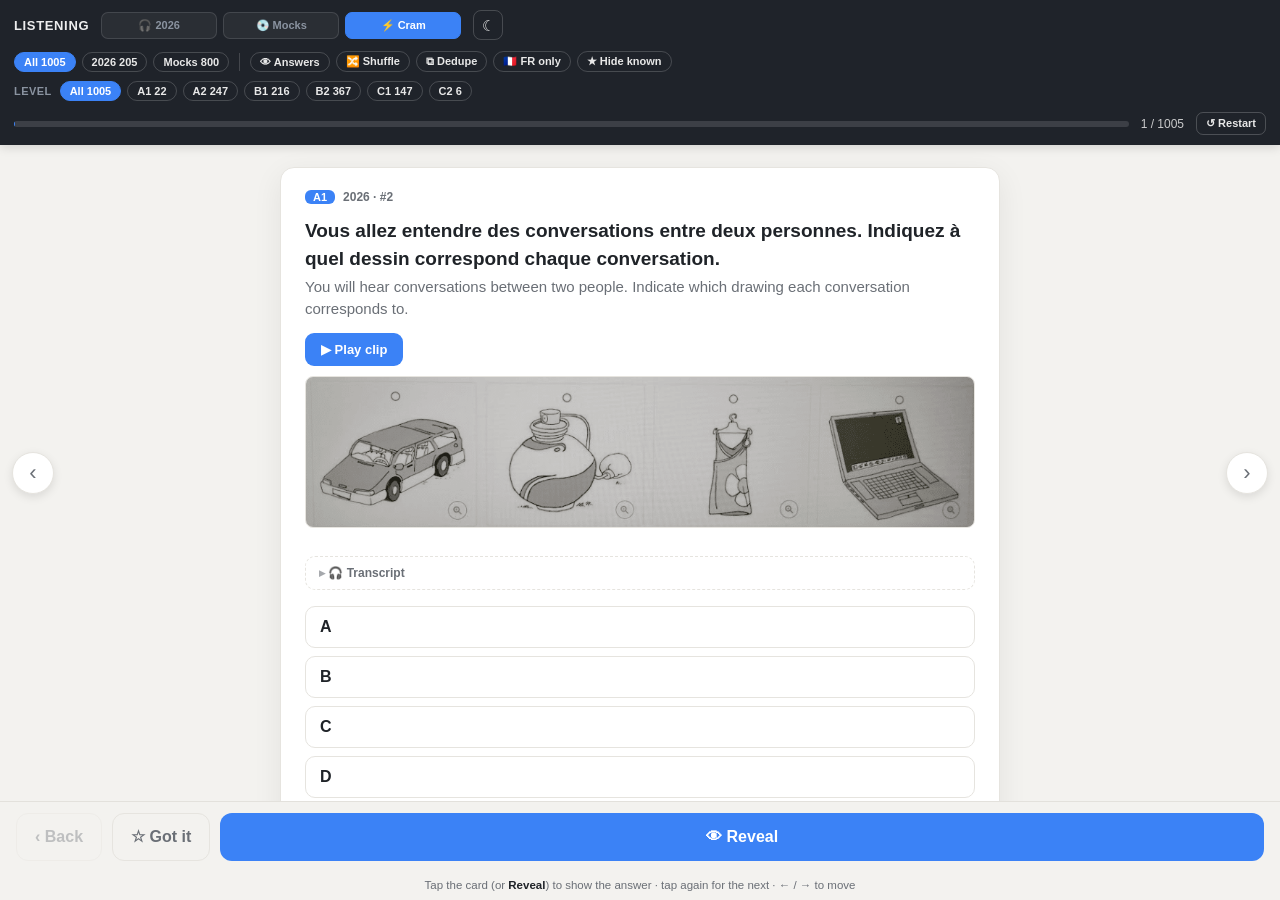
==== cram.html @ 230b3c50 "Add ⚡ Cram recognition-drill mode New full-screen Cram tab (cram.html + cram.js) for fast question/a" ====
<!DOCTYPE html>
<html lang="en">
<head>
<meta charset="utf-8">
<meta name="viewport" content="width=device-width, initial-scale=1, viewport-fit=cover">
<title>Listening — ⚡ Cram (recognition drill)</title>
<meta name="robots" content="noindex, nofollow">
<meta name="googlebot" content="noindex, nofollow">
<script>/* apply saved theme before paint */
  (function(){var t=localStorage.getItem('theme'); if(t) document.documentElement.setAttribute('data-theme', t);})();
</script>
<link rel="stylesheet" href="style.css?v=7">
<link rel="manifest" href="manifest.webmanifest">
<meta name="theme-color" content="#1f232a">
<link rel="apple-touch-icon" href="icons/icon-192.png">
<meta name="apple-mobile-web-app-capable" content="yes">
<meta name="mobile-web-app-capable" content="yes">
<meta name="apple-mobile-web-app-status-bar-style" content="black-translucent">
<meta name="apple-mobile-web-app-title" content="Cram">
</head>
<body class="cram-body">
<div id="cram">
  <header class="cram-bar">
    <div class="cram-bar-top">
      <h1>Listening</h1>
      <div class="modenav">
        <a class="modetab" href="index.html">🎧 2026</a>
        <a class="modetab" href="exams.html">💿 Mocks</a>
        <a class="modetab active" href="cram.html">⚡ Cram</a>
      </div>
      <button id="theme-toggle" class="theme-toggle" title="Toggle dark mode" aria-label="Toggle dark mode">☾</button>
    </div>
    <div class="cram-controls" id="controls">
      <div class="cram-scope" id="scope"></div>
      <span class="cram-sep"></span>
      <button class="chip toggle" id="t-reveal" title="Show the correct answer immediately (skip the reveal tap)">👁 Answers</button>
      <button class="chip toggle" id="t-shuffle" title="Random order — reshuffles each pass">🔀 Shuffle</button>
      <button class="chip toggle" id="t-dedupe" title="Skip questions that repeat across the 2026 course and the mock exams (keep the 2026 copy)">⧉ Dedupe</button>
      <button class="chip toggle" id="t-fr" title="Hide the English translations">🇫🇷 FR only</button>
      <button class="chip toggle" id="t-hidknown" title="Skip cards you've marked ‘Got it’">★ Hide known</button>
    </div>
    <div class="cram-cefr" id="cefr"></div>
    <div class="cram-status">
      <div class="cram-progress"><div class="cram-progress-fill" id="progress-fill"></div></div>
      <div class="cram-stat" id="stat"></div>
      <button class="cram-reset" id="reset" title="Start this set from the beginning">↺ Restart</button>
    </div>
  </header>

  <main class="cram-stage" id="stage">
    <button class="cram-arrow prev" id="prev" title="Previous (←)" aria-label="Previous">‹</button>
    <div class="cram-card-wrap" id="card-wrap"><!-- card injected here --></div>
    <button class="cram-arrow next" id="next-arrow" title="Next (→)" aria-label="Next">›</button>
  </main>

  <footer class="cram-actions">
    <button class="cram-act back" id="back" title="Previous card (←)">‹ Back</button>
    <button class="cram-act star" id="star" title="Mark as known — hide it later with ‘★ Hide known’ (K)">★ Got it</button>
    <button class="cram-act primary" id="primary">Reveal</button>
  </footer>

  <div class="cram-hint" id="hint">Tap the card (or <b>Reveal</b>) to show the answer · tap again for the next · ← / → to move</div>
</div>

<script src="data.js?v=2"></script>
<script src="dupes.js?v=1"></script>
<script src="cram.js?v=1"></script>
<script>
  if ('serviceWorker' in navigator) {
    window.addEventListener('load', function () {
      navigator.serviceWorker.register('sw.js').catch(function () {});
    });
  }
</script>
</body>
</html>
---- style.css ----
/* ---- theme tokens (from the binarybreeze reader, extended) ---- */
:root{
  --bg:#f3f2ef; --reader:#f3f2ef; --seghead:#eceae5; --segborder:#e7e5e0;
  --ink:#1f2328; --muted:#6a6f76; --headborder:#e3e1dc; --seghover:#faf9f6;
  --side:#1f232a; --sideink:#e8e8e8; --sidemuted:#8a93a0; --search:#12151a;
  --bar:#1f232a; --barink:#e8e8e8; --accent:#3b82f6; --grouplabel:#717b89;
  --card:#ffffff; --cardbd:#e6e4df; --correct-bg:#e7f8ee; --correct-bd:#54b888; --correct-fg:#178a55;
  --consigne-bg:#fffdf5; --consigne-bd:#e7dcae; --consigne-fg:#9a7b2e;
  color-scheme:light;
}
@media (prefers-color-scheme: dark){
  :root:not([data-theme]){
    --bg:#16181c; --reader:#16181c; --seghead:#1c2025; --segborder:#2a2e35;
    --ink:#e7e9ec; --muted:#9aa1aa; --headborder:#2a2e35; --seghover:#1c1f24;
    --side:#0f1113; --sideink:#e8e8e8; --sidemuted:#8a93a0; --search:#0a0c0e;
    --bar:#0f1113; --barink:#e8e8e8; --accent:#3b82f6; --grouplabel:#6b7480;
    --card:#1b1e23; --cardbd:#2a2e35; --correct-bg:#16321f; --correct-bd:#2f6b45; --correct-fg:#6fd99a;
    --consigne-bg:#26210f; --consigne-bd:#4a3f17; --consigne-fg:#e0c46a;
    color-scheme:dark;
  }
}
:root[data-theme="dark"]{
  --bg:#16181c; --reader:#16181c; --seghead:#1c2025; --segborder:#2a2e35;
  --ink:#e7e9ec; --muted:#9aa1aa; --headborder:#2a2e35; --seghover:#1c1f24;
  --side:#0f1113; --sideink:#e8e8e8; --sidemuted:#8a93a0; --search:#0a0c0e;
  --bar:#0f1113; --barink:#e8e8e8; --accent:#3b82f6; --grouplabel:#6b7480;
  --card:#1b1e23; --cardbd:#2a2e35; --correct-bg:#16321f; --correct-bd:#2f6b45; --correct-fg:#6fd99a;
  --consigne-bg:#26210f; --consigne-bd:#4a3f17; --consigne-fg:#e0c46a;
  color-scheme:dark;
}

*{box-sizing:border-box}
html,body{margin:0;height:100%}
body{font-family:-apple-system,BlinkMacSystemFont,"Segoe UI",Roboto,Helvetica,Arial,sans-serif;
  color:var(--ink);background:var(--bg);display:flex;flex-direction:column;height:100vh}
[hidden]{display:none !important}
#app{flex:1;display:flex;overflow:hidden;min-height:0}

/* sidebar */
#sidebar{width:330px;flex:0 0 330px;background:var(--side);color:var(--sideink);display:flex;flex-direction:column}
.side-head{padding:16px 14px 10px;border-bottom:1px solid rgba(255,255,255,.08)}
.side-top{display:flex;align-items:center;justify-content:space-between;gap:8px;margin-bottom:10px}
.side-head h1{font-size:13px;letter-spacing:.05em;text-transform:uppercase;margin:0;color:#fff;opacity:.92}
.theme-toggle{background:transparent;border:1px solid rgba(255,255,255,.18);color:var(--sideink);
  width:30px;height:30px;border-radius:8px;cursor:pointer;font-size:15px;line-height:1;
  display:flex;align-items:center;justify-content:center;padding:0;flex:0 0 auto}
.theme-toggle:hover{background:rgba(255,255,255,.08)}
.modenav{display:flex;gap:6px;margin-bottom:10px}
.modetab{flex:1;text-align:center;font-size:11px;font-weight:600;text-decoration:none;color:var(--sidemuted);
  background:rgba(255,255,255,.05);border:1px solid rgba(255,255,255,.12);border-radius:7px;padding:6px 4px;
  white-space:nowrap;overflow:hidden;text-overflow:ellipsis}
.modetab.active{background:var(--accent);border-color:var(--accent);color:#fff}
.modetab:hover:not(.active){background:rgba(255,255,255,.1)}
#search{width:100%;padding:9px 11px;border-radius:8px;border:1px solid rgba(255,255,255,.12);background:var(--search);color:#fff;font-size:13px;outline:none}
#search::placeholder{color:var(--sidemuted)}
.filters{display:flex;flex-wrap:wrap;gap:5px;margin-top:9px}
.chip{font-size:11px;font-weight:600;padding:3px 9px;border-radius:20px;cursor:pointer;border:1px solid rgba(255,255,255,.18);
  color:var(--sideink);background:transparent;user-select:none}
.chip.on{background:var(--accent);border-color:var(--accent);color:#fff}
.count{font-size:11px;color:var(--sidemuted);margin-top:9px}
#list{overflow-y:auto;flex:1;padding:6px}
.group-label{font-size:10px;text-transform:uppercase;letter-spacing:.08em;color:var(--grouplabel);padding:12px 12px 4px;display:flex;justify-content:space-between}
.item{padding:9px 11px;border-radius:8px;cursor:pointer;margin-bottom:2px;display:flex;gap:9px;align-items:flex-start}
.item:hover{background:rgba(255,255,255,.06)}
.item.active{background:var(--accent);color:#fff}
.item.playing .t::before{content:"♪ ";color:#7dd3fc}
.item.active.playing .t::before{color:#fff}
.item .rank{font-size:11px;color:var(--sidemuted);min-width:30px;text-align:right;padding-top:1px;font-variant-numeric:tabular-nums}
.item.active .rank{color:rgba(255,255,255,.85)}
.item .meta{min-width:0;flex:1}
.item .t{font-size:13px;font-weight:600;line-height:1.35;display:-webkit-box;-webkit-line-clamp:2;-webkit-box-orient:vertical;overflow:hidden}
.item .d{font-size:11px;opacity:.62;margin-top:2px;display:flex;gap:7px;align-items:center}
.badge{font-size:10px;font-weight:700;padding:1px 6px;border-radius:5px;background:rgba(255,255,255,.12);color:#fff;letter-spacing:.03em}
.item.active .badge{background:rgba(255,255,255,.22)}

/* reader */
#reader{flex:1;overflow-y:auto;background:var(--reader)}
.empty{height:100%;display:flex;align-items:center;justify-content:center;color:var(--muted);font-size:15px;padding:0 24px;text-align:center}
.entry-head{padding:20px 28px 12px;border-bottom:1px solid var(--headborder);background:var(--reader)}
.entry-titlebar{display:flex;align-items:baseline;gap:12px;flex-wrap:wrap}
.entry-head h2{margin:0;font-size:20px;color:var(--ink);line-height:1.3}
.entry-meta{font-size:12px;color:var(--muted);margin-top:7px;display:flex;flex-wrap:wrap;gap:6px 12px;align-items:center}
.entry-meta .b{display:inline-flex;align-items:center;gap:5px}
.cefr-pill{font-weight:700;color:#fff;background:var(--accent);border-radius:6px;padding:1px 8px;font-size:12px}
.entry-note{font-size:12px;color:var(--muted);margin-top:8px;font-style:italic}
.back-btn{display:none;background:transparent;border:0;color:var(--accent);font-size:14px;font-weight:600;padding:0 0 10px;cursor:pointer}

.seg-head{display:grid;grid-template-columns:1fr 1fr;gap:24px;padding:8px 28px;position:sticky;top:0;
  background:var(--seghead);font-size:11px;text-transform:uppercase;letter-spacing:.08em;color:var(--muted);
  border-bottom:1px solid var(--segborder);z-index:2}
#segs{padding:0 28px}
.seg{display:grid;grid-template-columns:1fr 1fr;gap:24px;padding:14px 0;border-bottom:1px solid var(--segborder)}
.seg:hover{background:var(--seghover)}
.seg-fr,.seg-en{font-size:16px;line-height:1.7}
.seg-fr{font-weight:450;color:var(--ink)}
.seg-en{color:var(--muted)}

/* drag-to-highlight (French only) */
[data-hlkey]{cursor:text}
[data-hlkey]::selection{background:rgba(59,130,246,.32)}
[data-hlkey] ::selection{background:rgba(59,130,246,.32)}
mark.hl{background:#fde68a;color:#1f2328;border-radius:3px;padding:0 1px;
  box-shadow:inset 0 -2px 0 #f59e0b;cursor:pointer}
mark.hl:hover{background:#fca5a5;box-shadow:inset 0 -2px 0 #ef4444}
.hl-hint{font-size:10px;font-weight:400;text-transform:none;letter-spacing:0;color:var(--muted);opacity:.8}
.hl-bar{display:flex;flex-wrap:wrap;align-items:center;gap:8px;margin-top:10px}
.hl-count{font-size:12px;color:var(--muted);font-variant-numeric:tabular-nums}
.hl-spacer{flex:1}
.hl-btn{font-size:11px;font-weight:600;color:var(--ink);background:transparent;
  border:1px solid var(--cardbd);border-radius:6px;padding:3px 8px;cursor:pointer}
.hl-btn:hover:not(:disabled){border-color:var(--accent);color:var(--accent)}
.hl-btn:disabled{opacity:.4;cursor:default}
/* on touch devices: tap a word to highlight — suppress the native selection/callout */
@media (pointer:coarse){
  [data-hlkey]{-webkit-user-select:none;user-select:none;-webkit-touch-callout:none;cursor:pointer}
}

/* exam-mode passage divider */
.pass-sub{display:flex;align-items:center;gap:10px;margin:24px 0 2px;padding-top:14px;border-top:2px solid var(--segborder)}
.pass-sub:first-child{border-top:0;padding-top:0;margin-top:4px}
.pass-q{font-size:11px;font-weight:700;color:var(--accent);text-transform:uppercase;letter-spacing:.04em;flex:none}
.pass-cefr{font-size:10px;font-weight:700;color:#fff;background:var(--grouplabel);border-radius:5px;padding:1px 6px;flex:none}
.pass-snip{font-size:11px;color:var(--muted);font-style:italic;overflow:hidden;text-overflow:ellipsis;white-space:nowrap;flex:1;min-width:0}

/* questions */
#questions{padding:18px 28px 36px}
.q-section-label{font-size:11px;text-transform:uppercase;letter-spacing:.08em;color:var(--muted);margin:6px 0 10px;font-weight:700}
.qcard{background:var(--card);border:1px solid var(--cardbd);border-radius:10px;padding:14px 16px;margin:12px 0}
.qcard .qref{font-size:11px;color:var(--muted);float:right}
.dupe-badge{display:inline-flex;align-items:center;gap:4px;font-size:11px;font-weight:700;
  color:#7c3aed;background:rgba(124,58,237,.12);border:1px solid rgba(124,58,237,.38);
  border-radius:6px;padding:2px 9px;text-decoration:none;margin:0 0 9px;cursor:pointer}
.dupe-badge:hover{background:rgba(124,58,237,.22);border-color:rgba(124,58,237,.6)}
:root[data-theme="dark"] .dupe-badge{color:#c4b5fd;background:rgba(167,139,250,.16);border-color:rgba(167,139,250,.4)}
@media (prefers-color-scheme: dark){:root:not([data-theme]) .dupe-badge{color:#c4b5fd;background:rgba(167,139,250,.16);border-color:rgba(167,139,250,.4)}}
.q-instr{display:grid;grid-template-columns:1fr 1fr;gap:24px;font-size:15px;font-weight:600;line-height:1.5}
.q-instr .en{color:var(--muted);font-weight:500}
.consigne{display:grid;grid-template-columns:1fr 1fr;gap:24px;background:var(--consigne-bg);border:1px solid var(--consigne-bd);
  border-radius:7px;padding:7px 11px;margin:9px 0;font-size:13px}
.consigne .lbl{grid-column:1/-1;font-size:10px;text-transform:uppercase;letter-spacing:.05em;color:var(--consigne-fg);font-weight:700}
.consigne .en{color:var(--muted)}
.qimg{max-width:100%;height:auto;border:1px solid var(--cardbd);border-radius:6px;margin:8px 0}
ul.opts{list-style:none;padding:0;margin:10px 0 0}
ul.opts li{display:grid;grid-template-columns:1fr 1fr;gap:24px;padding:8px 11px;border:1px solid var(--cardbd);border-radius:7px;margin:5px 0;font-size:14px}
ul.opts li .en{color:var(--muted)}
ul.opts li.correct{background:var(--correct-bg);border-color:var(--correct-bd)}
ul.opts li.correct .fr{font-weight:600;color:var(--correct-fg)}
ul.opts li.correct .fr::after{content:" ✓";color:var(--correct-fg)}

/* bottom player bar */
#bar{flex:0 0 auto;display:flex;align-items:center;gap:14px;padding:9px 16px;background:var(--bar);
  color:var(--barink);border-top:1px solid rgba(0,0,0,.5);color-scheme:dark;flex-wrap:wrap}
#bar .np{min-width:150px;max-width:240px;font-size:13px;white-space:nowrap;overflow:hidden;text-overflow:ellipsis;opacity:.92}
#bar audio{flex:1;height:38px;min-width:120px}
.cont{display:flex;align-items:center;gap:5px;font-size:12px;white-space:nowrap;cursor:pointer;user-select:none;color:#cbd5e1}
.cont input{accent-color:var(--accent);width:15px;height:15px}

@media(max-width:900px){
  .seg-head,.seg,.q-instr,.consigne,ul.opts li{grid-template-columns:1fr;gap:5px}
  .seg-en,.q-instr .en,ul.opts li .en{padding-top:5px;border-top:1px dashed var(--segborder);color:var(--muted)}
  ul.opts li .en{border-top:0;padding-top:2px}
  #sidebar{width:44%;min-width:160px;flex-basis:44%}
  .entry-head,.seg-head,#segs,#questions{padding-left:16px;padding-right:16px}
}
@media(max-width:680px){
  #app{display:block}
  #sidebar{width:100%;flex:none;height:100%}
  #reader{display:none}
  body.detail #sidebar{display:none}
  body.detail #reader{display:block;height:100%}
  .back-btn{display:inline-block}
  .entry-head{position:sticky;top:0;z-index:3}
  .seg-head{display:none}
  /* audio scrubber needs a full row so it isn't squeezed out next to the labels */
  #bar{flex-wrap:wrap;gap:8px 12px}
  #bar .np{order:1;flex:1 1 auto;max-width:none}
  .cont{order:2}
  #bar audio{order:3;flex-basis:100%;width:100%;min-width:0}
}

/* ====================== drill mode ====================== */
:root{--wrong-bg:#fdeaea;--wrong-bd:#e7a3a3;--wrong-fg:#c0392b}
:root[data-theme="dark"]{--wrong-bg:#3a1d1d;--wrong-bd:#7a3b3b;--wrong-fg:#f0a0a0}
@media (prefers-color-scheme: dark){:root:not([data-theme]){--wrong-bg:#3a1d1d;--wrong-bd:#7a3b3b;--wrong-fg:#f0a0a0}}

.drill-toggle{margin-left:auto;flex:0 0 auto;background:transparent;border:1px solid var(--cardbd);
  color:var(--ink);font-size:12px;font-weight:600;border-radius:7px;padding:4px 11px;cursor:pointer;white-space:nowrap}
.drill-toggle:hover{border-color:var(--accent);color:var(--accent)}
.drill-toggle.on{background:var(--accent);border-color:var(--accent);color:#fff}
.drill-bar{display:none;margin:10px 0 4px}
.drill-reveal{background:transparent;border:1px dashed var(--cardbd);color:var(--muted);
  font-size:12px;font-weight:600;border-radius:7px;padding:5px 12px;cursor:pointer}
.drill-reveal:hover{border-color:var(--accent);color:var(--accent)}

/* hide content while drilling, until answered/revealed */
body.drill .seg-head{display:none}
body.drill .passage:not(.revealed) .drill-bar{display:flex}
body.drill .passage:not(.revealed) .seg{display:none}
body.drill .passage:not(.revealed) .pass-snip{display:none}
body.drill .qcard:not(.answered) .q-instr,
body.drill .qcard:not(.answered) .consigne,
body.drill .qcard:not(.answered) ul.opts li{grid-template-columns:1fr}
body.drill .qcard:not(.answered) .q-instr .en,
body.drill .qcard:not(.answered) .consigne .en,
body.drill .qcard:not(.answered) ul.opts li .en{display:none}
/* neutralize the correct-answer styling until the question is answered */
body.drill .qcard:not(.answered) ul.opts li.correct{background:var(--card);border-color:var(--cardbd)}
body.drill .qcard:not(.answered) ul.opts li.correct .fr{font-weight:450;color:var(--ink)}
body.drill .qcard:not(.answered) ul.opts li.correct .fr::after{content:""}
/* clickable options while unanswered */
body.drill .qcard:not(.answered) ul.opts li{cursor:pointer;transition:border-color .12s,background .12s}
body.drill .qcard:not(.answered) ul.opts li:hover{border-color:var(--accent);background:var(--seghover)}
/* after answering: outline the user's pick, mark a wrong pick red */
body.drill .qcard.answered ul.opts li{cursor:default}
body.drill .qcard.answered ul.opts li.chosen{outline:2px solid var(--accent);outline-offset:-2px}
body.drill .qcard.answered ul.opts li.wrong{background:var(--wrong-bg);border-color:var(--wrong-bd)}
body.drill .qcard.answered ul.opts li.wrong .fr{color:var(--wrong-fg)}
body.drill .qcard.answered ul.opts li.wrong .fr::after{content:" ✗";color:var(--wrong-fg)}

/* ====================== ⚡ Cram mode (cram.html) ====================== */
.cram-body{display:flex;flex-direction:column;height:100vh;overflow:hidden}
#cram{display:flex;flex-direction:column;height:100%;min-height:0}

/* dark top bar (reuses .modenav/.modetab/.chip from the sidebar) */
.cram-bar{background:var(--side);color:var(--sideink);padding:10px 14px;flex:0 0 auto;box-shadow:0 2px 10px rgba(0,0,0,.14);z-index:3}
.cram-bar-top{display:flex;align-items:center;gap:12px}
.cram-bar-top h1{font-size:13px;letter-spacing:.05em;text-transform:uppercase;margin:0;color:#fff;opacity:.92;flex:0 0 auto}
.cram-bar-top .modenav{flex:1;max-width:360px;margin:0}
.cram-controls{display:flex;flex-wrap:wrap;gap:6px;align-items:center;margin-top:11px}
.cram-controls .chip{white-space:nowrap}
.cram-sep{width:1px;height:18px;background:rgba(255,255,255,.16);margin:0 4px}
.cram-scope{display:flex;gap:6px}
.cram-cefr{display:flex;flex-wrap:wrap;gap:6px;align-items:center;margin-top:9px}
.cram-row-lbl{font-size:11px;font-weight:700;text-transform:uppercase;letter-spacing:.04em;color:var(--sidemuted);margin-right:2px}
.cram-status{display:flex;align-items:center;gap:12px;margin-top:11px}
.cram-progress{flex:1;height:6px;border-radius:4px;background:rgba(255,255,255,.13);overflow:hidden}
.cram-progress-fill{height:100%;background:var(--accent);width:0;transition:width .22s ease}
.cram-stat{font-size:12px;color:var(--sideink);opacity:.85;font-variant-numeric:tabular-nums;white-space:nowrap}
.cram-reset{background:transparent;border:1px solid rgba(255,255,255,.2);color:var(--sideink);font-size:11px;font-weight:600;border-radius:7px;padding:4px 9px;cursor:pointer;white-space:nowrap;flex:0 0 auto}
.cram-reset:hover{background:rgba(255,255,255,.1)}

/* stage + card */
.cram-stage{flex:1;min-height:0;position:relative;overflow-y:auto;background:var(--reader);
  display:flex;justify-content:center;align-items:flex-start;padding:22px 16px}
.cram-card-wrap{width:100%;max-width:720px;margin:auto 0;display:flex;flex-direction:column}
.cram-card{background:var(--card);border:1px solid var(--cardbd);border-radius:14px;padding:22px 24px;
  box-shadow:0 8px 30px rgba(0,0,0,.07);cursor:pointer}
.cr-meta{display:flex;flex-wrap:wrap;gap:8px;align-items:center;font-size:12px;color:var(--muted);margin-bottom:13px}
.cr-cefr{font-weight:700;color:#fff;background:var(--accent);border-radius:6px;padding:1px 8px;font-size:11px}
.cr-src{font-weight:600}
.cr-dupe{color:#7c3aed;background:rgba(124,58,237,.12);border:1px solid rgba(124,58,237,.34);border-radius:6px;padding:1px 7px;font-weight:700;font-size:11px}
:root[data-theme="dark"] .cr-dupe{color:#c4b5fd;background:rgba(167,139,250,.16);border-color:rgba(167,139,250,.4)}
@media (prefers-color-scheme: dark){:root:not([data-theme]) .cr-dupe{color:#c4b5fd;background:rgba(167,139,250,.16);border-color:rgba(167,139,250,.4)}}
.cr-known{color:var(--correct-fg);font-weight:700;font-size:11px}
.cr-stem{font-size:19px;font-weight:650;line-height:1.45;color:var(--ink)}
.cr-fr{color:var(--ink)}
.cr-en{color:var(--muted)}
.cr-stem .cr-en{font-size:15px;font-weight:500;margin-top:4px}
.cr-img{max-width:100%;height:auto;border:1px solid var(--cardbd);border-radius:8px;margin:10px 0}

/* consigne (listening secondary prompt) */
.cr-consigne{background:var(--consigne-bg);border:1px solid var(--consigne-bd);border-radius:8px;padding:8px 12px;margin-top:12px;font-size:14px}
.cr-consigne-lbl{display:block;font-size:10px;text-transform:uppercase;letter-spacing:.05em;color:var(--consigne-fg);font-weight:700;margin-bottom:3px}

/* audio clip button (listening 2026 per-passage clips) */
.cr-audiobar{margin-top:13px}
.cr-audiobtn{background:var(--accent);color:#fff;border:0;border-radius:9px;font-size:13px;font-weight:700;padding:9px 16px;cursor:pointer}
.cr-audiobtn:hover{filter:brightness(1.06)}

/* options */
.cr-opts{list-style:none;padding:0;margin:16px 0 0}
.cr-opt{border:1px solid var(--cardbd);border-radius:10px;padding:11px 14px;margin:8px 0;font-size:15px;
  cursor:pointer;transition:border-color .12s,background .12s}
.cr-opt .cr-en{font-size:13px;margin-top:2px}
.cr-opt-letter{font-weight:700;font-size:16px}
.cram-card:not(.revealed) .cr-opt:hover{border-color:var(--accent);background:var(--seghover)}
.cram-card.revealed .cr-opt{cursor:default}
.cr-opt.correct{background:var(--correct-bg);border-color:var(--correct-bd)}
.cr-opt.correct .cr-opt-fr{font-weight:700;color:var(--correct-fg)}
.cr-opt.correct .cr-opt-fr::after{content:" ✓";color:var(--correct-fg)}
.cr-opt.wrong{background:var(--wrong-bg);border-color:var(--wrong-bd)}
.cr-opt.wrong .cr-opt-fr{color:var(--wrong-fg)}
.cr-opt.wrong .cr-opt-fr::after{content:" ✗";color:var(--wrong-fg)}

/* collapsible peeks (transcript) */
.cr-peek{margin-top:14px;border:1px dashed var(--cardbd);border-radius:10px;overflow:hidden}
.cr-peek summary{cursor:pointer;font-size:12px;font-weight:700;color:var(--muted);padding:9px 13px;
  list-style:none;user-select:none}
.cr-peek summary::-webkit-details-marker{display:none}
.cr-peek summary::before{content:"▸ ";opacity:.6}
.cr-peek[open] summary::before{content:"▾ "}
.cr-peek[open] summary{border-bottom:1px solid var(--cardbd)}
.cr-peek-body{padding:11px 13px;font-size:14px;line-height:1.6}
.cr-peek-body .cr-fr{margin-top:7px}
.cr-peek-body .cr-fr:first-child{margin-top:0}
.cr-peek-body .cr-en{margin-bottom:2px}

/* side arrows (desktop) */
.cram-arrow{position:absolute;top:50%;transform:translateY(-50%);z-index:5;width:42px;height:42px;border-radius:50%;
  border:1px solid var(--cardbd);background:var(--card);color:var(--muted);font-size:22px;line-height:1;cursor:pointer;
  display:flex;align-items:center;justify-content:center;box-shadow:0 3px 10px rgba(0,0,0,.1)}
.cram-arrow:hover{border-color:var(--accent);color:var(--accent)}
.cram-arrow.prev{left:12px}
.cram-arrow.next{right:12px}

/* bottom action bar */
.cram-actions{flex:0 0 auto;display:flex;gap:10px;padding:11px 16px;background:var(--reader);border-top:1px solid var(--headborder)}
.cram-act{border:0;border-radius:12px;font-size:16px;font-weight:700;cursor:pointer;padding:15px 18px;line-height:1}
.cram-act.primary{flex:1;background:var(--accent);color:#fff}
.cram-act.primary:hover{filter:brightness(1.06)}
.cram-act.primary:active{transform:translateY(1px)}
.cram-act.star,.cram-act.back{flex:0 0 auto;background:transparent;border:1px solid var(--cardbd);color:var(--muted)}
.cram-act.back:hover:not(:disabled){border-color:var(--accent);color:var(--accent)}
.cram-act:disabled{opacity:.38;cursor:default}
.cram-act.star.on{color:var(--correct-fg);border-color:var(--correct-bd);background:var(--correct-bg)}
.cram-hint{flex:0 0 auto;text-align:center;font-size:11.5px;color:var(--muted);padding:7px 16px calc(9px + env(safe-area-inset-bottom));background:var(--reader)}
.cram-hint b{color:var(--ink)}

/* empty / done */
.cram-empty{margin:auto;text-align:center;color:var(--muted);max-width:440px;padding:36px 20px;font-size:15px;line-height:1.6;cursor:default}
.cram-empty-big{font-size:46px;margin-bottom:10px}
.cram-empty-row{margin-top:18px;display:flex;gap:10px;justify-content:center}
.cram-empty .cram-act{padding:12px 20px}

@media(max-width:680px){
  .cram-arrow{display:none}
  .cram-bar-top h1{display:none}
  .cram-bar-top .modenav{max-width:none}
  .cram-stage{padding:14px 10px}
  .cram-card{padding:17px 16px;border-radius:12px}
  .cr-stem{font-size:18px}
  .cram-act{padding:16px 16px}
}
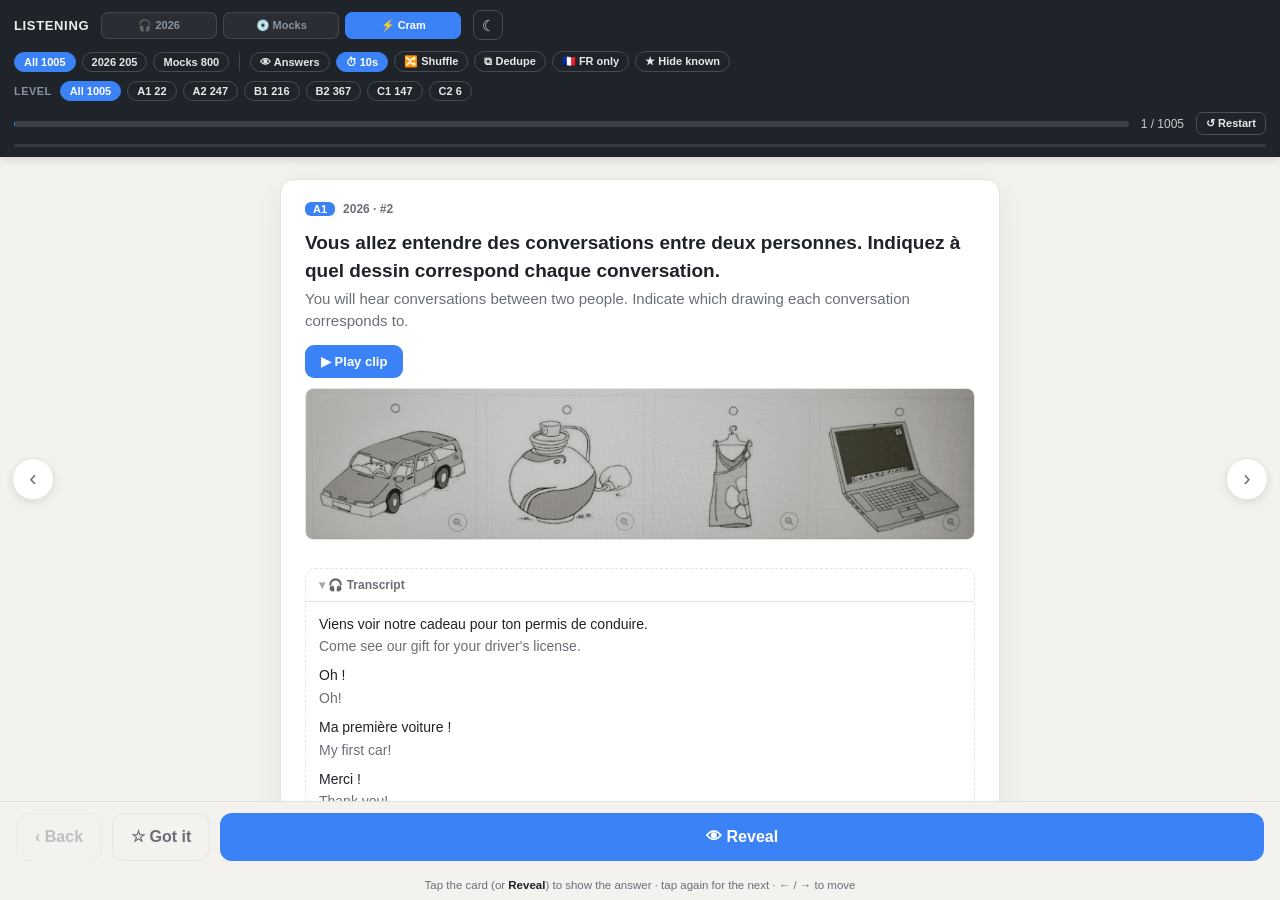
==== commit 2c0e27aa: "Cram: transcript shown upfront + 10s auto-advance timer - The transcript is now open by default (no " ====
--- a/cram.html
+++ b/cram.html
@@ -34,6 +34,7 @@
       <div class="cram-scope" id="scope"></div>
       <span class="cram-sep"></span>
       <button class="chip toggle" id="t-reveal" title="Show the correct answer immediately (skip the reveal tap)">👁 Answers</button>
+      <button class="chip toggle" id="t-timer" title="Auto-advance to the next card after 10 seconds">⏱ 10s</button>
       <button class="chip toggle" id="t-shuffle" title="Random order — reshuffles each pass">🔀 Shuffle</button>
       <button class="chip toggle" id="t-dedupe" title="Skip questions that repeat across the 2026 course and the mock exams (keep the 2026 copy)">⧉ Dedupe</button>
       <button class="chip toggle" id="t-fr" title="Hide the English translations">🇫🇷 FR only</button>
@@ -45,6 +46,7 @@
       <div class="cram-stat" id="stat"></div>
       <button class="cram-reset" id="reset" title="Start this set from the beginning">↺ Restart</button>
     </div>
+    <div class="cram-timerbar" id="timerbar"><div class="cram-timerbar-fill" id="timerfill"></div></div>
   </header>
 
   <main class="cram-stage" id="stage">
@@ -64,7 +66,7 @@
 
 <script src="data.js?v=2"></script>
 <script src="dupes.js?v=1"></script>
-<script src="cram.js?v=1"></script>
+<script src="cram.js?v=4"></script>
 <script>
   if ('serviceWorker' in navigator) {
     window.addEventListener('load', function () {
--- a/style.css
+++ b/style.css
@@ -238,6 +238,8 @@
 .cram-stat{font-size:12px;color:var(--sideink);opacity:.85;font-variant-numeric:tabular-nums;white-space:nowrap}
 .cram-reset{background:transparent;border:1px solid rgba(255,255,255,.2);color:var(--sideink);font-size:11px;font-weight:600;border-radius:7px;padding:4px 9px;cursor:pointer;white-space:nowrap;flex:0 0 auto}
 .cram-reset:hover{background:rgba(255,255,255,.1)}
+.cram-timerbar{height:3px;margin-top:9px;background:rgba(255,255,255,.1);border-radius:2px;overflow:hidden}
+.cram-timerbar-fill{height:100%;width:100%;background:var(--accent);border-radius:2px}
 
 /* stage + card */
 .cram-stage{flex:1;min-height:0;position:relative;overflow-y:auto;background:var(--reader);
